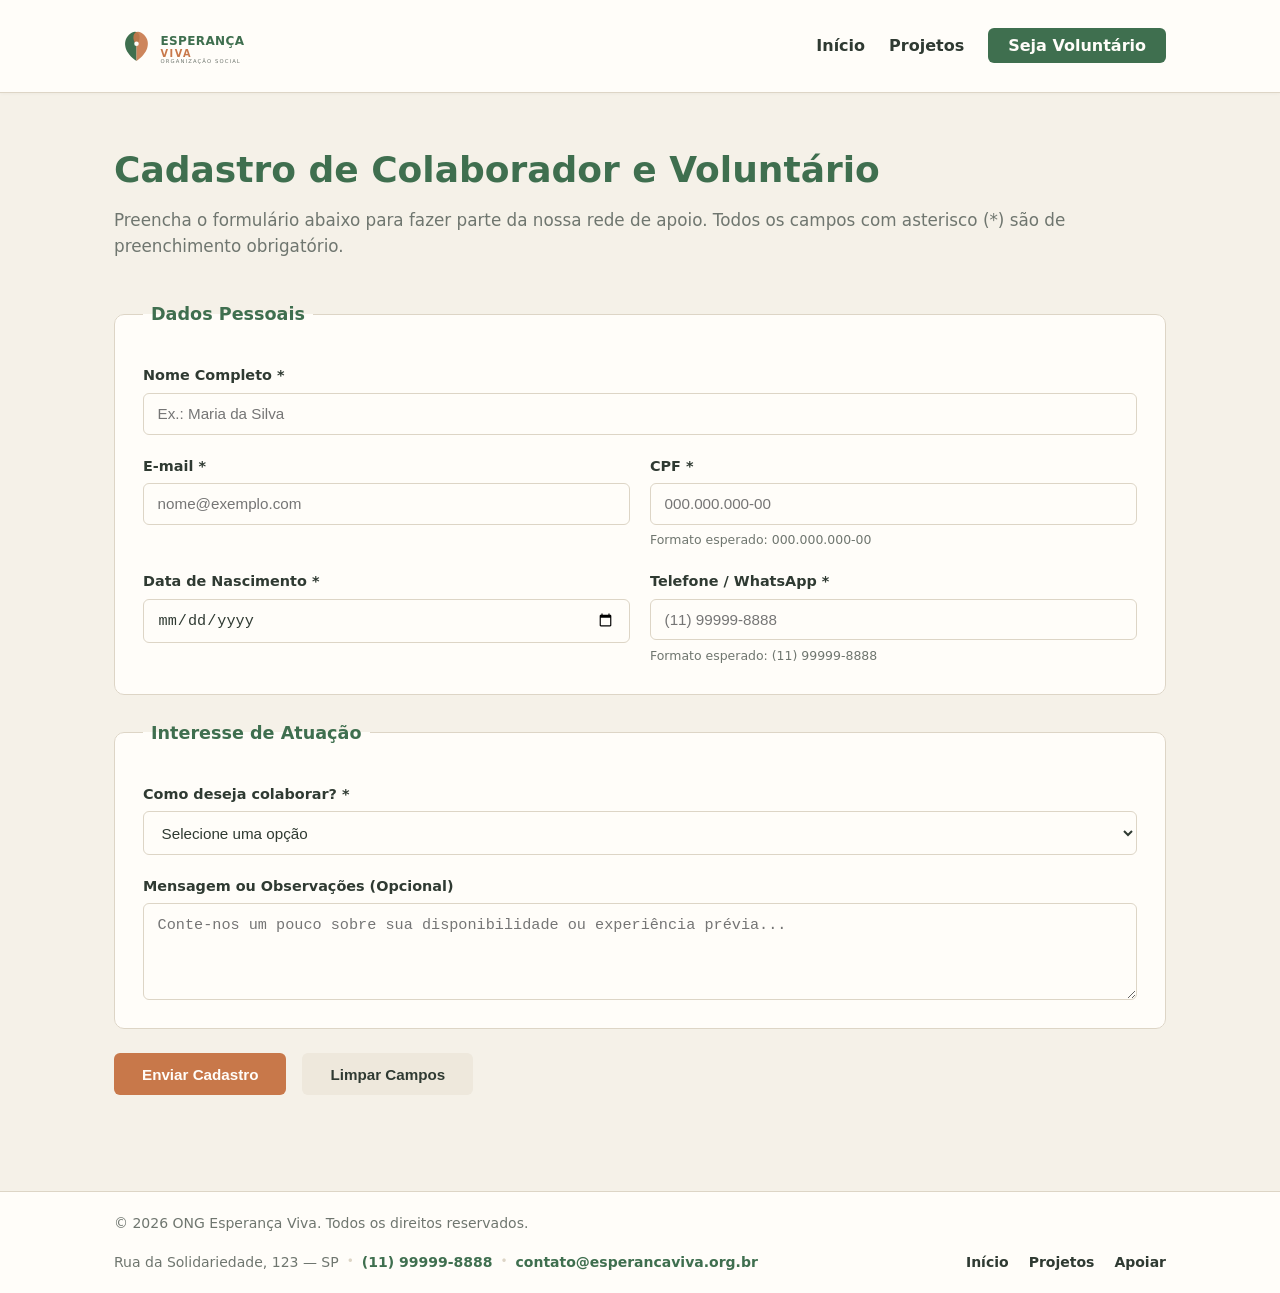
==== cadastro.html @ 97c02c80 "feat: finalização do site institucional da ONG Esperança Viva com validação W3C" ====
<!DOCTYPE html>
<html lang="pt-BR">
<head>
  <meta charset="UTF-8">
  <meta name="viewport" content="width=device-width, initial-scale=1.0">
  <meta name="description" content="Faça seu cadastro para ser voluntário ou apoiador da ONG Esperança Viva.">
  <title>Cadastro de Voluntário - ONG Esperança Viva</title>
  <!-- Favicon do Site -->
  <link rel="icon" type="image/svg+xml" href="assets/img/favicon.svg">
  <link rel="stylesheet" href="assets/css/style.css?v=5.0">
</head>
<body>

  <!-- Cabeçalho Institucional Alinhado -->
  <header class="header-site">
    <a href="#conteudo-principal" class="sr-only">Pular para o conteúdo principal</a>
    
    <div class="container header-container">
      <a href="index.html" class="logo-container">
        <img src="assets/img/logo.svg" alt="Logotipo da ONG Esperança Viva com duas mãos entrelaçadas formando um coração" width="180" height="60">
      </a>

      <!-- Navegação Principal -->
      <nav aria-label="Navegação Principal">
        <ul>
          <li><a href="index.html">Início</a></li>
          <li><a href="projetos.html">Projetos</a></li>
          <li><a href="cadastro.html" aria-current="page" class="btn-nav">Seja Voluntário</a></li>
        </ul>
      </nav>
    </div>
  </header>

  <!-- Conteúdo Principal Enquadrado no Container -->
  <main id="conteudo-principal" class="container" style="padding-top: 3rem; padding-bottom: 4rem;">
    
    <section aria-labelledby="titulo-cadastro">
      <h1 id="titulo-cadastro" style="font-size: 2.25rem; color: var(--primary-color); margin-bottom: 0.5rem;">Cadastro de Colaborador e Voluntário</h1>
      <p style="color: var(--text-muted); font-size: 1.05rem; margin-bottom: 2.5rem;">
        Preencha o formulário abaixo para fazer parte da nossa rede de apoio. Todos os campos com asterisco (*) são de preenchimento obrigatório.
      </p>

      <form action="#" method="post">
        
        <!-- Bloco 1: Dados Pessoais -->
        <fieldset>
          <legend>Dados Pessoais</legend>
          
          <div class="form-grid">
            <div class="campo-grupo col-12">
              <label for="nome">Nome Completo *</label>
              <input type="text" id="nome" name="nome" required minlength="3" placeholder="Ex.: Maria da Silva">
            </div>

            <div class="campo-grupo">
              <label for="email">E-mail *</label>
              <input type="email" id="email" name="email" required placeholder="nome@exemplo.com">
            </div>

            <div class="campo-grupo">
              <label for="cpf">CPF *</label>
              <input type="text" id="cpf" name="cpf" required pattern="\d{3}\.\d{3}\.\d{3}-\d{2}" placeholder="000.000.000-00">
              <small>Formato esperado: 000.000.000-00</small>
            </div>

            <div class="campo-grupo">
              <label for="data-nascimento">Data de Nascimento *</label>
              <input type="date" id="data-nascimento" name="data-nascimento" required>
            </div>

            <div class="campo-grupo">
              <label for="telefone">Telefone / WhatsApp *</label>
              <input type="tel" id="telefone" name="telefone" required pattern="\(\d{2}\) \d{4,5}-\d{4}" placeholder="(11) 99999-8888">
              <small>Formato esperado: (11) 99999-8888</small>
            </div>
          </div>
        </fieldset>

        <!-- Bloco 2: Área de Interesse -->
        <fieldset>
          <legend>Interesse de Atuação</legend>

          <div class="form-grid">
            <div class="campo-grupo col-12">
              <label for="area-atuacao">Como deseja colaborar? *</label>
              <select id="area-atuacao" name="area-atuacao" required>
                <option value="" disabled selected>Selecione uma opção</option>
                <option value="educacao">Voluntariado em Apoio Escolar e Leitura</option>
                <option value="alimentacao">Triagem e Arrecadação de Alimentos</option>
                <option value="capacitacao">Instrutor de Oficinas Profissionalizantes</option>
                <option value="doador">Doador de Insumos / Recursos Financeiros</option>
              </select>
            </div>

            <div class="campo-grupo col-12">
              <label for="mensagem">Mensagem ou Observações (Opcional)</label>
              <textarea id="mensagem" name="mensagem" rows="4" placeholder="Conte-nos um pouco sobre sua disponibilidade ou experiência prévia..."></textarea>
            </div>
          </div>
        </fieldset>

        <!-- Botões de Ação -->
        <div class="acoes-form">
          <button type="submit" class="btn btn-primario">Enviar Cadastro</button>
          <button type="reset" class="btn btn-secundario">Limpar Campos</button>
        </div>

      </form>
    </section>

  </main>

  <!-- Rodapé Minimalista com Informações de Contato em Linha -->
  <footer class="footer-site">
    <div class="container footer-compacto-container">
      
      <!-- Lado Esquerdo: Direitos Autorais -->
      <div class="footer-copy">
        <p>&copy; 2026 ONG Esperança Viva. Todos os direitos reservados.</p>
      </div>

      <!-- Lado Central: Contato Horizontal -->
      <address class="footer-contato-linha">
        <span>Rua da Solidariedade, 123 — SP</span>
        <span class="divisor">•</span>
        <a href="tel:+5511999998888">(11) 99999-8888</a>
        <span class="divisor">•</span>
        <a href="mailto:contato@esperancaviva.org.br">contato@esperancaviva.org.br</a>
      </address>

      <!-- Lado Direito: Navegação Rápida -->
      <nav class="footer-links-linha" aria-label="Links do rodapé">
        <ul>
          <li><a href="index.html">Início</a></li>
          <li><a href="projetos.html">Projetos</a></li>
          <li><a href="cadastro.html">Apoiar</a></li>
        </ul>
      </nav>

    </div>
  </footer>

</body>
</html>
---- assets/css/style.css ----
/* ==========================================================================
   1. RESET E VARIÁVEIS DE CORES
   ========================================================================== */
:root {
  --primary-color: #3f6f4f;       /* Verde institucional */
  --primary-hover: #31583e;       /* Verde escuro */
  --accent-color: #c8784a;        /* Terracota */
  --accent-hover: #a95f38;        /* Terracota escuro */
  --secondary-color: #eee8dc;     /* Bege claro */
  --text-main: #2f3a32;           /* Verde-grafite */
  --text-muted: #6f766f;          /* Cinza esverdeado */
  --bg-light: #f5f1e8;            /* Creme de Fundo */
  --white: #fffdf9;               /* Branco quente */
  --border-color: #ddd5c6;        /* Bege acinzentado */
  --focus-ring: #7da286;          /* Verde suave */
}

* {
  box-sizing: border-box;
  margin: 0;
  padding: 0;
}

body {
  font-family: system-ui, -apple-system, BlinkMacSystemFont, "Segoe UI", Roboto, sans-serif;
  line-height: 1.6;
  color: var(--text-main);
  background-color: var(--bg-light);
}

.sr-only {
  position: absolute;
  width: 1px;
  height: 1px;
  padding: 0;
  margin: -1px;
  overflow: hidden;
  clip: rect(0, 0, 0, 0);
  border: 0;
}

/* Container Global Padrão */
.container {
  max-width: 1100px;
  margin: 0 auto;
  padding: 0 1.5rem;
}

/* ==========================================================================
   2. CABEÇALHO E NAVEGAÇÃO
   ========================================================================== */
.header-site {
  background-color: var(--white);
  border-bottom: 1px solid var(--border-color);
  padding: 1rem 0;
  position: sticky;
  top: 0;
  z-index: 100;
  box-shadow: 0 1px 3px rgba(0, 0, 0, 0.03);
}

.header-container {
  display: flex;
  justify-content: space-between;
  align-items: center;
}

.logo-container img {
  display: block;
}

nav ul {
  display: flex;
  list-style: none;
  gap: 1.5rem;
  align-items: center;
}

nav a {
  text-decoration: none;
  color: var(--text-main);
  font-weight: 600;
  padding: 0.5rem 0;
  transition: color 0.2s;
}

nav a[aria-current="page"],
nav a:hover {
  color: var(--primary-color);
}

.btn-nav {
  background-color: var(--primary-color);
  color: var(--white) !important;
  padding: 0.5rem 1.25rem !important;
  border-radius: 6px;
  transition: background-color 0.2s !important;
}

.btn-nav:hover {
  background-color: var(--primary-hover) !important;
}

/* ==========================================================================
   3. ESTRUTURA DA LANDING PAGE (INDEX.HTML)
   ========================================================================== */

/* Hero Section */
.hero-section {
  padding: 4rem 0 3rem 0;
}

.hero-grid {
  display: grid;
  grid-template-columns: 1.1fr 0.9fr;
  gap: 3rem;
  align-items: center;
}

.tag-destaque {
  display: inline-block;
  font-size: 0.85rem;
  font-weight: 700;
  text-transform: uppercase;
  letter-spacing: 1px;
  color: var(--accent-color);
  margin-bottom: 0.75rem;
}

.hero-textos h1 {
  font-size: 2.5rem;
  line-height: 1.2;
  color: var(--primary-color);
  margin-bottom: 1.25rem;
}

.hero-descricao {
  font-size: 1.1rem;
  color: var(--text-muted);
  margin-bottom: 2rem;
}

.hero-cta {
  display: flex;
  align-items: center;
  gap: 1.5rem;
}

.btn-link {
  color: var(--primary-color);
  font-weight: 700;
  text-decoration: none;
}

.btn-link:hover {
  text-decoration: underline;
}

.hero-media img {
  width: 100%;
  height: auto;
  border-radius: 12px;
  box-shadow: 0 10px 25px -5px rgba(0, 0, 0, 0.1);
}

/* Métricas de Impacto */
.metricas-banner {
  background-color: var(--primary-color);
  color: var(--white);
  padding: 3rem 0;
}

.metricas-grid {
  display: grid;
  grid-template-columns: repeat(auto-fit, minmax(200px, 1fr));
  gap: 2rem;
  text-align: center;
}

.metrica-numero {
  display: block;
  font-size: 2.5rem;
  font-weight: 800;
  color: #f5f1e8; 
  line-height: 1.1;
}

.metrica-texto {
  font-size: 0.95rem;
  opacity: 0.9;
}

/* Pilares de Atuação */
.pilares-section {
  padding: 5rem 0;
}

.secao-cabecalho {
  margin-bottom: 2.5rem;
}

.secao-cabecalho.text-center {
  text-align: center;
}

.secao-subtitulo {
  font-size: 0.85rem;
  font-weight: 700;
  text-transform: uppercase;
  letter-spacing: 1px;
  color: var(--accent-color);
  display: block;
}

.secao-cabecalho h2 {
  font-size: 2rem;
  color: var(--primary-color);
}

.pilares-lista {
  display: flex;
  flex-direction: column;
  gap: 1.5rem;
}

.pilar-linha {
  display: flex;
  align-items: flex-start;
  gap: 2rem;
  padding: 1.75rem;
  background-color: var(--white);
  border-left: 4px solid var(--primary-color);
  border-radius: 0 8px 8px 0;
  border: 1px solid var(--border-color);
  border-left-width: 4px;
}

.pilar-numero {
  font-size: 1.75rem;
  font-weight: 800;
  color: var(--accent-color);
  line-height: 1;
}

.pilar-info h3 {
  font-size: 1.25rem;
  margin-bottom: 0.35rem;
}

/* ==========================================================================
   4. CARROSSEL AUTOMÁTICO DE DEPOIMENTOS (SEM MARCADORES/BULLETS)
   ========================================================================== */
.depoimento-section {
  background-color: var(--white);
  border-top: 1px solid var(--border-color);
  border-bottom: 1px solid var(--border-color);
  padding: 4.5rem 0;
}

.carrossel-auto-container {
  max-width: 850px;
  margin: 2rem auto 0 auto;
  overflow: hidden;
  border-radius: 12px;
}

.carrossel-auto-track {
  display: flex;
  width: 600%;
  margin: 0;
  padding: 0;
  list-style: none !important;
  animation: deslizarDepoimentos 22s infinite ease-in-out;
}

/* Pausa a transição ao passar o mouse por cima */
.carrossel-auto-container:hover .carrossel-auto-track {
  animation-play-state: paused;
}

.depoimento-card-auto {
  width: 16.666%;
  list-style: none !important;
  background-color: var(--bg-light);
  border: 1px solid var(--border-color);
  border-left: 5px solid var(--accent-color);
  border-radius: 8px;
  padding: 2.5rem;
  box-sizing: border-box;
  text-align: center;
}

.depoimento-card-auto blockquote p {
  font-size: 1.2rem;
  font-style: italic;
  color: var(--text-main);
  line-height: 1.6;
  margin-bottom: 1rem;
}

.depoimento-card-auto cite {
  display: block;
  font-size: 0.95rem;
  font-weight: 700;
  font-style: normal;
  color: var(--primary-color);
}

@keyframes deslizarDepoimentos {
  0%, 16% { transform: translateX(0%); }
  20%, 36% { transform: translateX(-16.666%); }
  40%, 56% { transform: translateX(-33.333%); }
  60%, 76% { transform: translateX(-50%); }
  80%, 96% { transform: translateX(-66.666%); }
  100% { transform: translateX(-83.333%); }
}

/* ==========================================================================
   5. SEÇÃO DE TRANSPARÊNCIA E RELATÓRIO DE IMPACTO (AJUSTADO E ENQUADRADO)
   ========================================================================== */
.transparencia-cta-section {
  background-color: var(--white);
  border: 1px solid var(--border-color);
  border-radius: 12px;
  margin-top: 3.5rem;
  padding: 2.5rem;
  box-shadow: 0 4px 6px -1px rgba(0, 0, 0, 0.03);
}

.transparencia-container {
  width: 100%;
}

.transparencia-grid {
  display: grid;
  grid-template-columns: 1.2fr 0.8fr;
  gap: 2.5rem;
  align-items: center;
}

.transparencia-texto {
  display: flex;
  flex-direction: column;
}

.transparencia-texto .secao-subtitulo {
  font-size: 0.85rem;
  font-weight: 700;
  text-transform: uppercase;
  letter-spacing: 1px;
  color: var(--accent-color);
  margin-bottom: 0.35rem;
  display: block;
}

.transparencia-texto h2 {
  font-size: 1.85rem;
  color: var(--primary-color);
  margin-bottom: 1rem;
  line-height: 1.25;
}

.transparencia-texto p {
  font-size: 1rem;
  color: var(--text-muted);
  margin-bottom: 1.75rem;
  line-height: 1.6;
}

.transparencia-botoes {
  display: flex;
  gap: 1rem;
  flex-wrap: wrap;
}

/* Cartão Interno de Destaques */
.transparencia-destaque-box {
  background-color: var(--bg-light);
  border: 1px solid var(--border-color);
  border-left: 4px solid var(--primary-color);
  padding: 1.75rem;
  border-radius: 8px;
  box-sizing: border-box;
}

.transparencia-destaque-box h3 {
  font-size: 1.15rem;
  color: var(--primary-color);
  margin-bottom: 1rem;
}

.transparencia-destaque-box ul {
  list-style: none !important;
  padding: 0 !important;
  margin: 0 !important;
  display: flex;
  flex-direction: column;
  gap: 0.85rem;
}

.transparencia-destaque-box li {
  font-size: 0.9rem;
  color: var(--text-main);
  line-height: 1.5;
}

/* ==========================================================================
   6. PÁGINA DE PROJETOS (PROJETOS.HTML)
   ========================================================================== */
.secao-projetos-page {
  padding: 3rem 1.5rem 4rem 1.5rem;
}

.projetos-intro {
  margin-bottom: 2.5rem;
}

.projetos-intro h1 {
  font-size: 2.25rem;
  color: var(--primary-color);
  margin-bottom: 0.75rem;
}

.projetos-intro p {
  font-size: 1.1rem;
  color: var(--text-muted);
  max-width: 850px;
}

.secao-titulo-interna {
  font-size: 1.5rem;
  color: var(--primary-color);
  margin-bottom: 1.5rem;
}

.projetos-grid {
  display: grid;
  grid-template-columns: repeat(auto-fit, minmax(320px, 1fr));
  gap: 2rem;
}

.card-projeto {
  background-color: var(--white);
  border: 1px solid var(--border-color);
  border-radius: 10px;
  padding: 1.75rem;
  display: flex;
  flex-direction: column;
  box-shadow: 0 4px 6px -1px rgba(0, 0, 0, 0.03);
}

.card-projeto h3 {
  font-size: 1.35rem;
  color: var(--primary-color);
  margin-bottom: 0.5rem;
}

.tag-publico {
  font-size: 0.9rem;
  color: var(--text-muted);
  margin-bottom: 1rem;
}

.projeto-media {
  margin-top: auto;
  padding-top: 1.25rem;
  text-align: center;
}

.projeto-media img {
  width: 100%;
  height: 220px;
  object-fit: cover;
  border-radius: 8px;
}

.projeto-media figcaption {
  font-size: 0.85rem;
  color: var(--text-muted);
  margin-top: 0.5rem;
}

/* ==========================================================================
   7. BOTÕES E FORMULÁRIO DE CADASTRO (CADASTRO.HTML)
   ========================================================================== */
.btn {
  padding: 0.8rem 1.75rem;
  border: none;
  border-radius: 6px;
  font-weight: bold;
  font-size: 0.95rem;
  cursor: pointer;
  transition: background-color 0.2s;
  text-decoration: none;
  display: inline-block;
}

.btn-primario {
  background-color: var(--accent-color);
  color: var(--white);
}

.btn-primario:hover {
  background-color: var(--accent-hover);
}

.btn-secundario {
  background-color: var(--secondary-color);
  color: var(--text-main);
}

.btn-secundario:hover {
  background-color: #e3dccd;
}

fieldset {
  border: 1px solid var(--border-color);
  border-radius: 10px;
  padding: 1.75rem;
  margin-bottom: 1.5rem;
  background-color: var(--white);
}

legend {
  font-weight: 700;
  color: var(--primary-color);
  padding: 0 0.5rem;
  font-size: 1.1rem;
}

.form-grid {
  display: flex;
  flex-wrap: wrap;
  gap: 1.25rem;
  margin-top: 0.5rem;
}

.campo-grupo {
  display: flex;
  flex-direction: column;
  gap: 0.35rem;
  flex: 1 1 calc(50% - 1.25rem);
  min-width: 250px;
}

.campo-grupo.col-12 {
  flex: 1 1 100%;
}

label {
  font-weight: 600;
  font-size: 0.9rem;
  color: var(--text-main);
}

input, select, textarea {
  width: 100%;
  padding: 0.7rem 0.85rem;
  border: 1.5px solid var(--border-color);
  border-radius: 6px;
  font-size: 0.95rem;
  color: var(--text-main);
  background-color: var(--white);
  outline: none;
  transition: border-color 0.2s, box-shadow 0.2s;
}

input:focus, select:focus, textarea:focus {
  border-color: var(--primary-color);
  box-shadow: 0 0 0 3px rgba(63, 111, 79, 0.2);
}

small {
  color: var(--text-muted);
  font-size: 0.78rem;
}

.acoes-form {
  display: flex;
  gap: 1rem;
  margin-top: 1rem;
}

/* ==========================================================================
   8. RODAPÉ MINIMALISTA E COMPACTO
   ========================================================================== */
.footer-site {
  background-color: var(--white);
  border-top: 1px solid var(--border-color);
  padding: 1.25rem 0;
  margin-top: 2rem;
}

.footer-compacto-container {
  display: flex;
  justify-content: space-between;
  align-items: center;
  flex-wrap: wrap;
  gap: 1rem;
  font-size: 0.875rem;
  color: var(--text-muted);
}

.footer-copy p {
  margin: 0;
  color: var(--text-muted);
}

.footer-contato-linha {
  font-style: normal;
  display: flex;
  align-items: center;
  gap: 0.5rem;
  flex-wrap: wrap;
}

.footer-contato-linha a {
  color: var(--primary-color);
  text-decoration: none;
  font-weight: 600;
}

.footer-contato-linha a:hover {
  text-decoration: underline;
}

.footer-contato-linha .divisor {
  color: var(--border-color);
  font-size: 0.75rem;
}

.footer-links-linha ul {
  display: flex;
  list-style: none;
  gap: 1.25rem;
  margin: 0;
  padding: 0;
}

.footer-links-linha a {
  color: var(--text-main);
  text-decoration: none;
  font-weight: 600;
  transition: color 0.2s;
}

.footer-links-linha a:hover {
  color: var(--primary-color);
}

/* ==========================================================================
   9. RESPONSIVIDADE (MOBILE & TABLETS)
   ========================================================================== */
@media (max-width: 850px) {
  .hero-grid,
  .transparencia-grid {
    grid-template-columns: 1fr;
    gap: 2rem;
  }

  .transparencia-cta-section {
    padding: 1.5rem;
  }
  
  .hero-botoes, .hero-cta, .transparencia-botoes {
    justify-content: center;
  }

  .header-container {
    flex-direction: column;
    gap: 1rem;
  }

  .pilar-linha {
    flex-direction: column;
    gap: 0.5rem;
  }

  .footer-compacto-container {
    flex-direction: column;
    text-align: center;
    justify-content: center;
    gap: 0.75rem;
  }

  .footer-contato-linha {
    justify-content: center;
  }

  .campo-grupo {
    flex: 1 1 100%;
  }
}
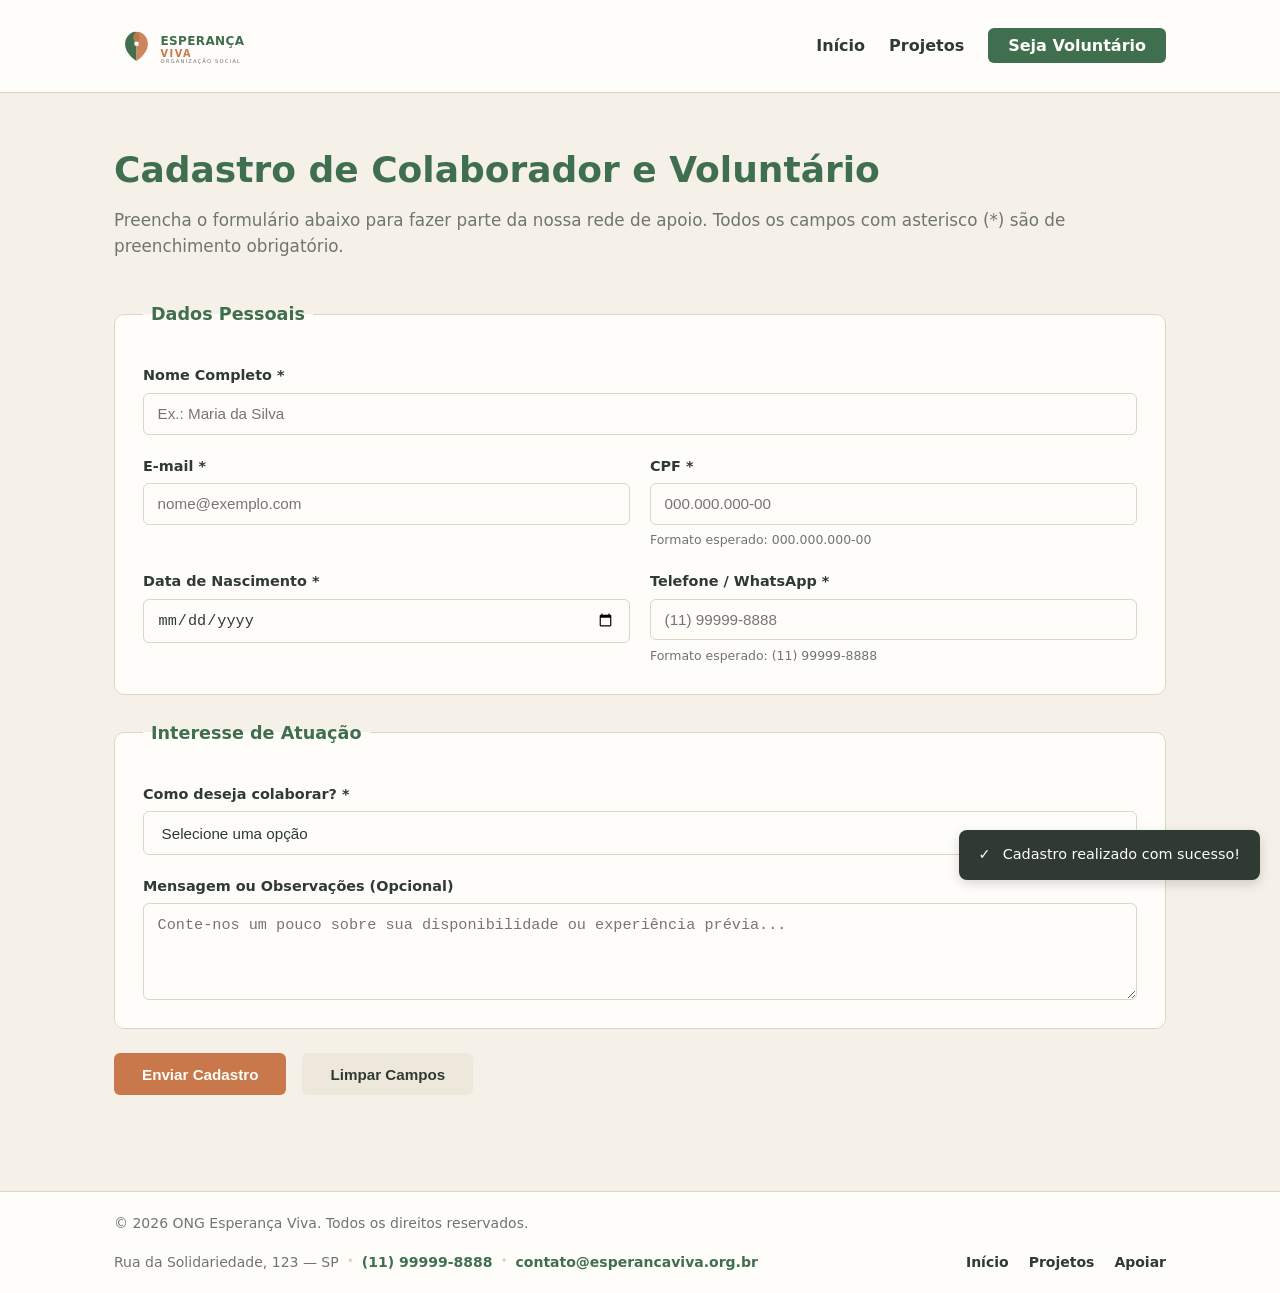
==== commit 1d1c41e4: "fix: ajustes de toasts e alertas" ====
--- a/cadastro.html
+++ b/cadastro.html
@@ -140,5 +140,10 @@
     </div>
   </footer>
 
+  <!-- Componente Toast de Feedback -->
+  <div class="toast-notificacao" role="status" aria-live="polite">
+    <span>✓</span> Cadastro realizado com sucesso!
+  </div>
+
 </body>
 </html>
--- a/assets/css/style.css
+++ b/assets/css/style.css
@@ -104,8 +104,6 @@
 /* ==========================================================================
    3. ESTRUTURA DA LANDING PAGE (INDEX.HTML)
    ========================================================================== */
-
-/* Hero Section */
 .hero-section {
   padding: 4rem 0 3rem 0;
 }
@@ -229,10 +227,9 @@
   gap: 2rem;
   padding: 1.75rem;
   background-color: var(--white);
-  border-left: 4px solid var(--primary-color);
   border-radius: 0 8px 8px 0;
   border: 1px solid var(--border-color);
-  border-left-width: 4px;
+  border-left: 4px solid var(--primary-color);
 }
 
 .pilar-numero {
@@ -248,7 +245,7 @@
 }
 
 /* ==========================================================================
-   4. CARROSSEL AUTOMÁTICO DE DEPOIMENTOS (SEM MARCADORES/BULLETS)
+   4. CARROSSEL AUTOMÁTICO DE DEPOIMENTOS
    ========================================================================== */
 .depoimento-section {
   background-color: var(--white);
@@ -273,7 +270,6 @@
   animation: deslizarDepoimentos 22s infinite ease-in-out;
 }
 
-/* Pausa a transição ao passar o mouse por cima */
 .carrossel-auto-container:hover .carrossel-auto-track {
   animation-play-state: paused;
 }
@@ -316,7 +312,7 @@
 }
 
 /* ==========================================================================
-   5. SEÇÃO DE TRANSPARÊNCIA E RELATÓRIO DE IMPACTO (AJUSTADO E ENQUADRADO)
+   5. SEÇÃO DE TRANSPARÊNCIA E RELATÓRIO DE IMPACTO
    ========================================================================== */
 .transparencia-cta-section {
   background-color: var(--white);
@@ -373,7 +369,6 @@
   flex-wrap: wrap;
 }
 
-/* Cartão Interno de Destaques */
 .transparencia-destaque-box {
   background-color: var(--bg-light);
   border: 1px solid var(--border-color);
@@ -690,4 +685,48 @@
   .campo-grupo {
     flex: 1 1 100%;
   }
+}
+
+/* ==========================================================================
+   COMPONENTE: TOAST / NOTIFICAÇÃO FLUTUANTE
+   ========================================================================== */
+.toast-notificacao {
+  position: fixed;
+  bottom: 20px;
+  right: 20px;
+  background-color: var(--text-main);
+  color: var(--white);
+  padding: 0.85rem 1.25rem;
+  border-radius: 8px;
+  box-shadow: 0 4px 12px rgba(0, 0, 0, 0.15);
+  font-size: 0.9rem;
+  z-index: 9999;
+  display: flex;
+  align-items: center;
+  gap: 0.75rem;
+}
+
+
+/* ==========================================================================
+   COMPONENTE: BADGES DE STATUS (PÁGINA DE PROJETOS)
+   ========================================================================== */
+.badge-status {
+  display: inline-block;
+  padding: 0.25rem 0.75rem;
+  font-size: 0.75rem;
+  font-weight: 700;
+  text-transform: uppercase;
+  border-radius: 50px;
+  margin-bottom: 0.75rem;
+  letter-spacing: 0.5px;
+}
+
+.badge-ativo {
+  background-color: rgba(63, 111, 79, 0.15);
+  color: var(--primary-color);
+}
+
+.badge-pausado {
+  background-color: rgba(200, 120, 74, 0.15);
+  color: var(--accent-color);
 }
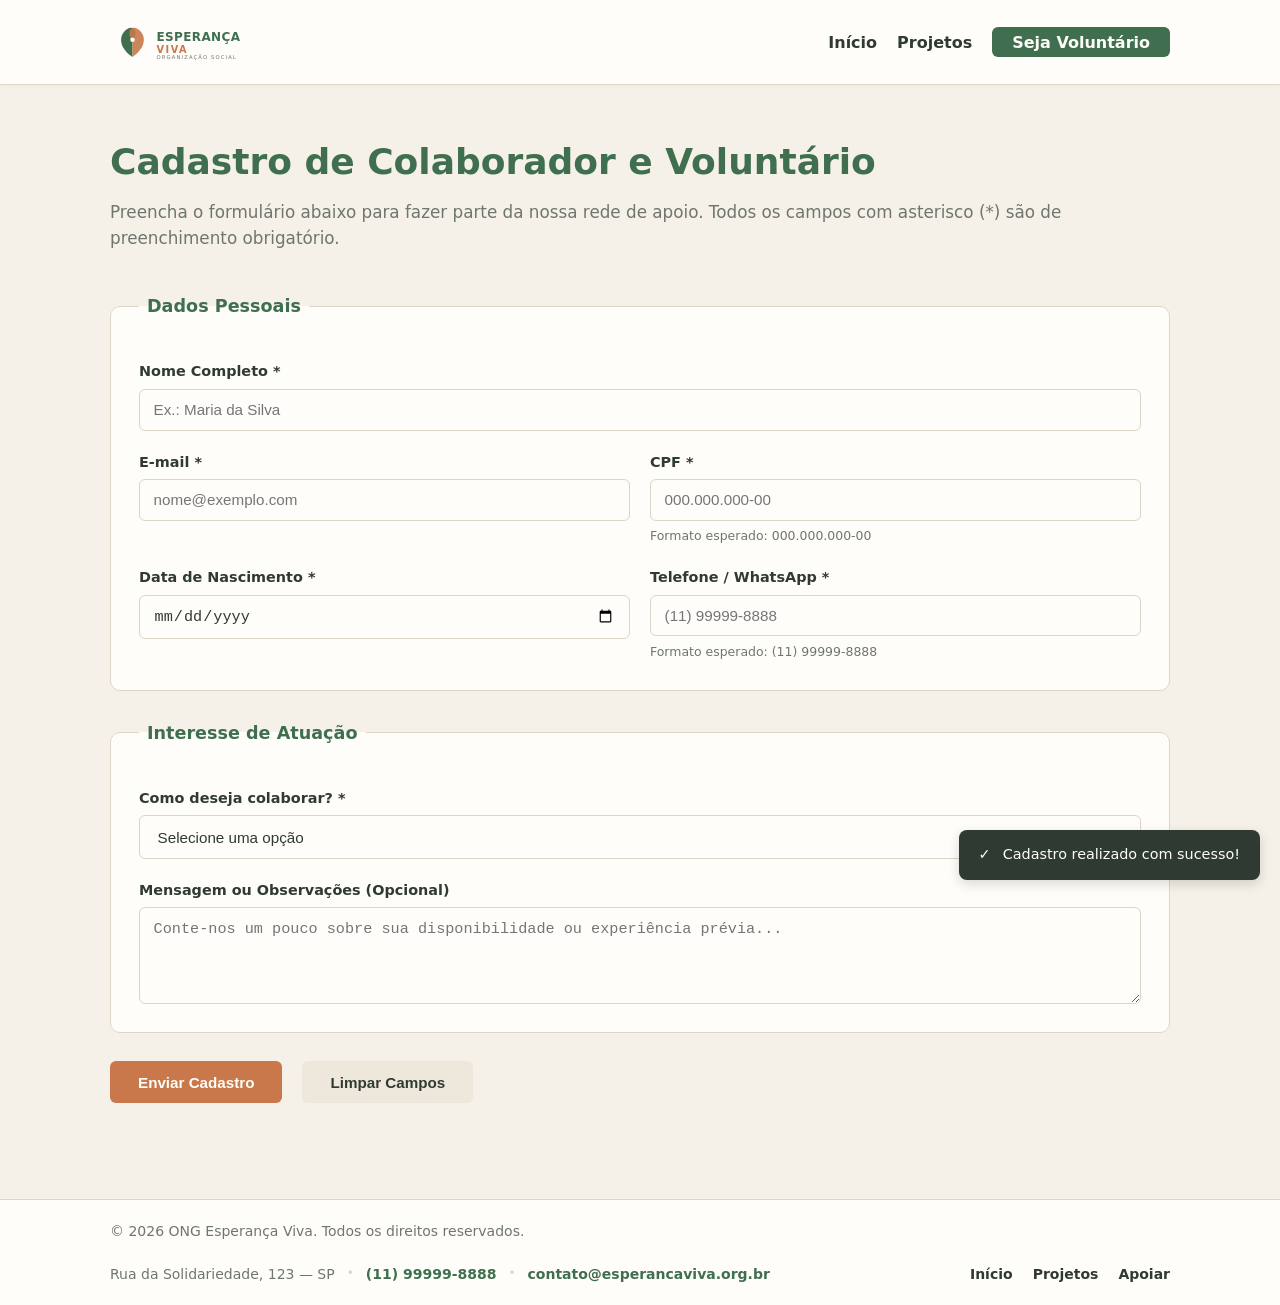
==== commit e15f2e40: "feat: refatora design tokens, padroniza feedback e implementa menu responsivo - Adiciona tokens de e" ====
--- a/cadastro.html
+++ b/cadastro.html
@@ -7,11 +7,11 @@
   <title>Cadastro de Voluntário - ONG Esperança Viva</title>
   <!-- Favicon do Site -->
   <link rel="icon" type="image/svg+xml" href="assets/img/favicon.svg">
-  <link rel="stylesheet" href="assets/css/style.css?v=5.0">
+  <link rel="stylesheet" href="assets/css/style.css?v=6.0">
 </head>
 <body>
 
-  <!-- Cabeçalho Institucional Alinhado -->
+  <!-- Cabeçalho Institucional com Menu Inline (Desktop) e Hambúrguer (Mobile) -->
   <header class="header-site">
     <a href="#conteudo-principal" class="sr-only">Pular para o conteúdo principal</a>
     
@@ -20,9 +20,15 @@
         <img src="assets/img/logo.svg" alt="Logotipo da ONG Esperança Viva com duas mãos entrelaçadas formando um coração" width="180" height="60">
       </a>
 
+      <!-- Checkbox oculto para gerir o estado Aberto/Fechado via CSS -->
+      <input type="checkbox" id="menu-toggle-cadastro" class="menu-toggle-checkbox" aria-label="Abrir menu de navegação">
+      <label for="menu-toggle-cadastro" class="menu-toggle-label" tabindex="0">
+        <span class="hamburger-icon" aria-hidden="true"></span>
+      </label>
+
       <!-- Navegação Principal -->
       <nav aria-label="Navegação Principal">
-        <ul>
+        <ul class="nav-menu">
           <li><a href="index.html">Início</a></li>
           <li><a href="projetos.html">Projetos</a></li>
           <li><a href="cadastro.html" aria-current="page" class="btn-nav">Seja Voluntário</a></li>
@@ -140,7 +146,7 @@
     </div>
   </footer>
 
-  <!-- Componente Toast de Feedback -->
+  <!-- Componente Toast de Feedback Padronizado -->
   <div class="toast-notificacao" role="status" aria-live="polite">
     <span>✓</span> Cadastro realizado com sucesso!
   </div>
--- a/assets/css/style.css
+++ b/assets/css/style.css
@@ -1,7 +1,8 @@
 /* ==========================================================================
-   1. RESET E VARIÁVEIS DE CORES
+   1. RESET E VARIÁVEIS DE CORES E ESPAÇAMENTOS (DESIGN TOKENS)
    ========================================================================== */
 :root {
+  /* Cores Institucionais */
   --primary-color: #3f6f4f;       /* Verde institucional */
   --primary-hover: #31583e;       /* Verde escuro */
   --accent-color: #c8784a;        /* Terracota */
@@ -13,6 +14,13 @@
   --white: #fffdf9;               /* Branco quente */
   --border-color: #ddd5c6;        /* Bege acinzentado */
   --focus-ring: #7da286;          /* Verde suave */
+
+  /* Tokens de Espaçamento Padronizados */
+  --space-1: 0.35rem;
+  --space-2: 0.75rem;
+  --space-3: 1.25rem;
+  --space-4: 1.75rem;
+  --space-5: 2.5rem;
 }
 
 * {
@@ -43,16 +51,20 @@
 .container {
   max-width: 1100px;
   margin: 0 auto;
-  padding: 0 1.5rem;
+  padding: 0 var(--space-3);
 }
 
 /* ==========================================================================
-   2. CABEÇALHO E NAVEGAÇÃO
+   2. CABEÇALHO E NAVEGAÇÃO — DESKTOP (INLINE) & MOBILE (HAMBÚRGUER)
+   Estratégia Responsiva e Estados Interativos:
+   - Desktop: Menu horizontal inline, com indicadores de estado ativo e transições suaves.
+   - Mobile: Menu hambúrguer interativo controlado por input[type="checkbox"] oculto,
+     gerindo os estados de abertura/fechamento e foco por teclado de forma semântica.
    ========================================================================== */
 .header-site {
   background-color: var(--white);
   border-bottom: 1px solid var(--border-color);
-  padding: 1rem 0;
+  padding: var(--space-2) 0;
   position: sticky;
   top: 0;
   z-index: 100;
@@ -69,36 +81,53 @@
   display: block;
 }
 
-nav ul {
+/* Navegação Padrão (Desktop) */
+.nav-menu {
   display: flex;
   list-style: none;
-  gap: 1.5rem;
+  gap: var(--space-3);
   align-items: center;
 }
 
-nav a {
+.nav-menu a {
   text-decoration: none;
   color: var(--text-main);
   font-weight: 600;
-  padding: 0.5rem 0;
-  transition: color 0.2s;
-}
-
-nav a[aria-current="page"],
-nav a:hover {
-  color: var(--primary-color);
+  padding: var(--space-1) 0;
+  transition: color 0.2s, background-color 0.2s;
+  outline: none;
+}
+
+/* Estados Interativos: Hover e Foco por Teclado */
+.nav-menu a:hover,
+.nav-menu a:focus {
+  color: var(--primary-color);
+}
+
+/* Estado Ativo (Página Atual - WAI-ARIA) */
+.nav-menu a[aria-current="page"] {
+  color: var(--primary-color);
+  font-weight: 700;
 }
 
 .btn-nav {
   background-color: var(--primary-color);
   color: var(--white) !important;
-  padding: 0.5rem 1.25rem !important;
+  padding: var(--space-1) 1.25rem !important;
   border-radius: 6px;
   transition: background-color 0.2s !important;
 }
 
-.btn-nav:hover {
+.btn-nav:hover,
+.btn-nav:focus {
   background-color: var(--primary-hover) !important;
+  box-shadow: 0 0 0 3px var(--focus-ring);
+}
+
+/* Controlo do Menu Hambúrguer (Oculto em Desktop) */
+.menu-toggle-checkbox,
+.menu-toggle-label {
+  display: none;
 }
 
 /* ==========================================================================
@@ -122,26 +151,27 @@
   text-transform: uppercase;
   letter-spacing: 1px;
   color: var(--accent-color);
-  margin-bottom: 0.75rem;
+  margin-bottom: var(--space-2);
 }
 
 .hero-textos h1 {
   font-size: 2.5rem;
   line-height: 1.2;
   color: var(--primary-color);
-  margin-bottom: 1.25rem;
+  margin-bottom: var(--space-3);
 }
 
 .hero-descricao {
   font-size: 1.1rem;
   color: var(--text-muted);
-  margin-bottom: 2rem;
+  margin-bottom: var(--space-5);
 }
 
 .hero-cta {
   display: flex;
   align-items: center;
-  gap: 1.5rem;
+  gap: var(--space-3);
+  flex-wrap: wrap;
 }
 
 .btn-link {
@@ -165,13 +195,13 @@
 .metricas-banner {
   background-color: var(--primary-color);
   color: var(--white);
-  padding: 3rem 0;
+  padding: var(--space-5) 0;
 }
 
 .metricas-grid {
   display: grid;
   grid-template-columns: repeat(auto-fit, minmax(200px, 1fr));
-  gap: 2rem;
+  gap: var(--space-4);
   text-align: center;
 }
 
@@ -194,7 +224,7 @@
 }
 
 .secao-cabecalho {
-  margin-bottom: 2.5rem;
+  margin-bottom: var(--space-5);
 }
 
 .secao-cabecalho.text-center {
@@ -218,14 +248,14 @@
 .pilares-lista {
   display: flex;
   flex-direction: column;
-  gap: 1.5rem;
+  gap: var(--space-3);
 }
 
 .pilar-linha {
   display: flex;
   align-items: flex-start;
-  gap: 2rem;
-  padding: 1.75rem;
+  gap: var(--space-4);
+  padding: var(--space-4);
   background-color: var(--white);
   border-radius: 0 8px 8px 0;
   border: 1px solid var(--border-color);
@@ -241,7 +271,7 @@
 
 .pilar-info h3 {
   font-size: 1.25rem;
-  margin-bottom: 0.35rem;
+  margin-bottom: var(--space-1);
 }
 
 /* ==========================================================================
@@ -256,7 +286,7 @@
 
 .carrossel-auto-container {
   max-width: 850px;
-  margin: 2rem auto 0 auto;
+  margin: var(--space-5) auto 0 auto;
   overflow: hidden;
   border-radius: 12px;
 }
@@ -281,7 +311,7 @@
   border: 1px solid var(--border-color);
   border-left: 5px solid var(--accent-color);
   border-radius: 8px;
-  padding: 2.5rem;
+  padding: var(--space-5);
   box-sizing: border-box;
   text-align: center;
 }
@@ -291,7 +321,7 @@
   font-style: italic;
   color: var(--text-main);
   line-height: 1.6;
-  margin-bottom: 1rem;
+  margin-bottom: var(--space-3);
 }
 
 .depoimento-card-auto cite {
@@ -319,7 +349,7 @@
   border: 1px solid var(--border-color);
   border-radius: 12px;
   margin-top: 3.5rem;
-  padding: 2.5rem;
+  padding: var(--space-5);
   box-shadow: 0 4px 6px -1px rgba(0, 0, 0, 0.03);
 }
 
@@ -330,7 +360,7 @@
 .transparencia-grid {
   display: grid;
   grid-template-columns: 1.2fr 0.8fr;
-  gap: 2.5rem;
+  gap: var(--space-5);
   align-items: center;
 }
 
@@ -345,27 +375,27 @@
   text-transform: uppercase;
   letter-spacing: 1px;
   color: var(--accent-color);
-  margin-bottom: 0.35rem;
+  margin-bottom: var(--space-1);
   display: block;
 }
 
 .transparencia-texto h2 {
   font-size: 1.85rem;
   color: var(--primary-color);
-  margin-bottom: 1rem;
+  margin-bottom: var(--space-3);
   line-height: 1.25;
 }
 
 .transparencia-texto p {
   font-size: 1rem;
   color: var(--text-muted);
-  margin-bottom: 1.75rem;
+  margin-bottom: var(--space-4);
   line-height: 1.6;
 }
 
 .transparencia-botoes {
   display: flex;
-  gap: 1rem;
+  gap: var(--space-3);
   flex-wrap: wrap;
 }
 
@@ -373,7 +403,7 @@
   background-color: var(--bg-light);
   border: 1px solid var(--border-color);
   border-left: 4px solid var(--primary-color);
-  padding: 1.75rem;
+  padding: var(--space-4);
   border-radius: 8px;
   box-sizing: border-box;
 }
@@ -381,7 +411,7 @@
 .transparencia-destaque-box h3 {
   font-size: 1.15rem;
   color: var(--primary-color);
-  margin-bottom: 1rem;
+  margin-bottom: var(--space-3);
 }
 
 .transparencia-destaque-box ul {
@@ -390,7 +420,7 @@
   margin: 0 !important;
   display: flex;
   flex-direction: column;
-  gap: 0.85rem;
+  gap: var(--space-2);
 }
 
 .transparencia-destaque-box li {
@@ -400,20 +430,20 @@
 }
 
 /* ==========================================================================
-   6. PÁGINA DE PROJETOS (PROJETOS.HTML)
+   6. PÁGINA DE PROJETOS E FAMÍLIA DE FEEDBACK (BADGES)
    ========================================================================== */
 .secao-projetos-page {
-  padding: 3rem 1.5rem 4rem 1.5rem;
+  padding: 3rem var(--space-3) 4rem var(--space-3);
 }
 
 .projetos-intro {
-  margin-bottom: 2.5rem;
+  margin-bottom: var(--space-5);
 }
 
 .projetos-intro h1 {
   font-size: 2.25rem;
   color: var(--primary-color);
-  margin-bottom: 0.75rem;
+  margin-bottom: var(--space-2);
 }
 
 .projetos-intro p {
@@ -425,20 +455,20 @@
 .secao-titulo-interna {
   font-size: 1.5rem;
   color: var(--primary-color);
-  margin-bottom: 1.5rem;
+  margin-bottom: var(--space-4);
 }
 
 .projetos-grid {
   display: grid;
   grid-template-columns: repeat(auto-fit, minmax(320px, 1fr));
-  gap: 2rem;
+  gap: var(--space-4);
 }
 
 .card-projeto {
   background-color: var(--white);
   border: 1px solid var(--border-color);
   border-radius: 10px;
-  padding: 1.75rem;
+  padding: var(--space-4);
   display: flex;
   flex-direction: column;
   box-shadow: 0 4px 6px -1px rgba(0, 0, 0, 0.03);
@@ -447,18 +477,18 @@
 .card-projeto h3 {
   font-size: 1.35rem;
   color: var(--primary-color);
-  margin-bottom: 0.5rem;
+  margin-bottom: var(--space-1);
 }
 
 .tag-publico {
   font-size: 0.9rem;
   color: var(--text-muted);
-  margin-bottom: 1rem;
+  margin-bottom: var(--space-3);
 }
 
 .projeto-media {
   margin-top: auto;
-  padding-top: 1.25rem;
+  padding-top: var(--space-3);
   text-align: center;
 }
 
@@ -472,11 +502,33 @@
 .projeto-media figcaption {
   font-size: 0.85rem;
   color: var(--text-muted);
-  margin-top: 0.5rem;
+  margin-top: var(--space-1);
+}
+
+/* Família de Feedbacks: Badges padronizadas */
+.badge-status {
+  display: inline-block;
+  padding: 0.25rem 0.75rem;
+  font-size: 0.75rem;
+  font-weight: 700;
+  text-transform: uppercase;
+  border-radius: 50px;
+  margin-bottom: var(--space-2);
+  letter-spacing: 0.5px;
+}
+
+.badge-ativo {
+  background-color: rgba(63, 111, 79, 0.15);
+  color: var(--primary-color);
+}
+
+.badge-pausado {
+  background-color: rgba(200, 120, 74, 0.15);
+  color: var(--accent-color);
 }
 
 /* ==========================================================================
-   7. BOTÕES E FORMULÁRIO DE CADASTRO (CADASTRO.HTML)
+   7. BOTÕES E FORMULÁRIO DE CADASTRO
    ========================================================================== */
 .btn {
   padding: 0.8rem 1.75rem;
@@ -495,8 +547,10 @@
   color: var(--white);
 }
 
-.btn-primario:hover {
+.btn-primario:hover,
+.btn-primario:focus {
   background-color: var(--accent-hover);
+  box-shadow: 0 0 0 3px rgba(200, 120, 74, 0.3);
 }
 
 .btn-secundario {
@@ -504,15 +558,17 @@
   color: var(--text-main);
 }
 
-.btn-secundario:hover {
+.btn-secundario:hover,
+.btn-secundario:focus {
   background-color: #e3dccd;
+  box-shadow: 0 0 0 3px rgba(238, 232, 220, 0.5);
 }
 
 fieldset {
   border: 1px solid var(--border-color);
   border-radius: 10px;
-  padding: 1.75rem;
-  margin-bottom: 1.5rem;
+  padding: var(--space-4);
+  margin-bottom: var(--space-4);
   background-color: var(--white);
 }
 
@@ -526,15 +582,15 @@
 .form-grid {
   display: flex;
   flex-wrap: wrap;
-  gap: 1.25rem;
-  margin-top: 0.5rem;
+  gap: var(--space-3);
+  margin-top: var(--space-2);
 }
 
 .campo-grupo {
   display: flex;
   flex-direction: column;
-  gap: 0.35rem;
-  flex: 1 1 calc(50% - 1.25rem);
+  gap: var(--space-1);
+  flex: 1 1 calc(50% - var(--space-3));
   min-width: 250px;
 }
 
@@ -572,124 +628,12 @@
 
 .acoes-form {
   display: flex;
-  gap: 1rem;
-  margin-top: 1rem;
-}
-
-/* ==========================================================================
-   8. RODAPÉ MINIMALISTA E COMPACTO
-   ========================================================================== */
-.footer-site {
-  background-color: var(--white);
-  border-top: 1px solid var(--border-color);
-  padding: 1.25rem 0;
-  margin-top: 2rem;
-}
-
-.footer-compacto-container {
-  display: flex;
-  justify-content: space-between;
-  align-items: center;
+  gap: var(--space-3);
+  margin-top: var(--space-3);
   flex-wrap: wrap;
-  gap: 1rem;
-  font-size: 0.875rem;
-  color: var(--text-muted);
-}
-
-.footer-copy p {
-  margin: 0;
-  color: var(--text-muted);
-}
-
-.footer-contato-linha {
-  font-style: normal;
-  display: flex;
-  align-items: center;
-  gap: 0.5rem;
-  flex-wrap: wrap;
-}
-
-.footer-contato-linha a {
-  color: var(--primary-color);
-  text-decoration: none;
-  font-weight: 600;
-}
-
-.footer-contato-linha a:hover {
-  text-decoration: underline;
-}
-
-.footer-contato-linha .divisor {
-  color: var(--border-color);
-  font-size: 0.75rem;
-}
-
-.footer-links-linha ul {
-  display: flex;
-  list-style: none;
-  gap: 1.25rem;
-  margin: 0;
-  padding: 0;
-}
-
-.footer-links-linha a {
-  color: var(--text-main);
-  text-decoration: none;
-  font-weight: 600;
-  transition: color 0.2s;
-}
-
-.footer-links-linha a:hover {
-  color: var(--primary-color);
-}
-
-/* ==========================================================================
-   9. RESPONSIVIDADE (MOBILE & TABLETS)
-   ========================================================================== */
-@media (max-width: 850px) {
-  .hero-grid,
-  .transparencia-grid {
-    grid-template-columns: 1fr;
-    gap: 2rem;
-  }
-
-  .transparencia-cta-section {
-    padding: 1.5rem;
-  }
-  
-  .hero-botoes, .hero-cta, .transparencia-botoes {
-    justify-content: center;
-  }
-
-  .header-container {
-    flex-direction: column;
-    gap: 1rem;
-  }
-
-  .pilar-linha {
-    flex-direction: column;
-    gap: 0.5rem;
-  }
-
-  .footer-compacto-container {
-    flex-direction: column;
-    text-align: center;
-    justify-content: center;
-    gap: 0.75rem;
-  }
-
-  .footer-contato-linha {
-    justify-content: center;
-  }
-
-  .campo-grupo {
-    flex: 1 1 100%;
-  }
-}
-
-/* ==========================================================================
-   COMPONENTE: TOAST / NOTIFICAÇÃO FLUTUANTE
-   ========================================================================== */
+}
+
+/* Família de Feedbacks: Toast / Notificação Flutuante Padronizada */
 .toast-notificacao {
   position: fixed;
   bottom: 20px;
@@ -706,27 +650,199 @@
   gap: 0.75rem;
 }
 
-
 /* ==========================================================================
-   COMPONENTE: BADGES DE STATUS (PÁGINA DE PROJETOS)
+   8. RODAPÉ MINIMALISTA E COMPACTO
    ========================================================================== */
-.badge-status {
-  display: inline-block;
-  padding: 0.25rem 0.75rem;
+.footer-site {
+  background-color: var(--white);
+  border-top: 1px solid var(--border-color);
+  padding: 1.25rem 0;
+  margin-top: 2rem;
+}
+
+.footer-compacto-container {
+  display: flex;
+  justify-content: space-between;
+  align-items: center;
+  flex-wrap: wrap;
+  gap: var(--space-3);
+  font-size: 0.875rem;
+  color: var(--text-muted);
+}
+
+.footer-copy p {
+  margin: 0;
+  color: var(--text-muted);
+}
+
+.footer-contato-linha {
+  font-style: normal;
+  display: flex;
+  align-items: center;
+  gap: var(--space-2);
+  flex-wrap: wrap;
+}
+
+.footer-contato-linha a {
+  color: var(--primary-color);
+  text-decoration: none;
+  font-weight: 600;
+}
+
+.footer-contato-linha a:hover {
+  text-decoration: underline;
+}
+
+.footer-contato-linha .divisor {
+  color: var(--border-color);
   font-size: 0.75rem;
-  font-weight: 700;
-  text-transform: uppercase;
-  border-radius: 50px;
-  margin-bottom: 0.75rem;
-  letter-spacing: 0.5px;
-}
-
-.badge-ativo {
-  background-color: rgba(63, 111, 79, 0.15);
-  color: var(--primary-color);
-}
-
-.badge-pausado {
-  background-color: rgba(200, 120, 74, 0.15);
-  color: var(--accent-color);
+}
+
+.footer-links-linha ul {
+  display: flex;
+  list-style: none;
+  gap: var(--space-3);
+  margin: 0;
+  padding: 0;
+}
+
+.footer-links-linha a {
+  color: var(--text-main);
+  text-decoration: none;
+  font-weight: 600;
+  transition: color 0.2s;
+}
+
+.footer-links-linha a:hover {
+  color: var(--primary-color);
+}
+
+/* ==========================================================================
+   9. RESPONSIVIDADE E COMPORTAMENTO MOBILE DO MENU HAMBÚRGUER (max-width: 850px)
+   ========================================================================== */
+@media (max-width: 850px) {
+  .hero-grid,
+  .transparencia-grid {
+    grid-template-columns: 1fr;
+    gap: var(--space-4);
+  }
+
+  .transparencia-cta-section {
+    padding: var(--space-3);
+  }
+  
+  .hero-botoes, .hero-cta, .transparencia-botoes {
+    justify-content: center;
+  }
+
+  /* Exibir o botão hambúrguer no mobile */
+  .menu-toggle-label {
+    display: flex;
+    flex-direction: column;
+    justify-content: space-between;
+    width: 30px;
+    height: 22px;
+    cursor: pointer;
+    z-index: 101;
+  }
+
+  .hamburger-icon,
+  .hamburger-icon::before,
+  .hamburger-icon::after {
+    content: '';
+    display: block;
+    width: 100%;
+    height: 3px;
+    background-color: var(--primary-color);
+    border-radius: 2px;
+    transition: transform 0.3s ease, opacity 0.3s ease;
+  }
+
+  .hamburger-icon {
+    position: relative;
+    top: 9px;
+  }
+
+  .hamburger-icon::before {
+    position: absolute;
+    top: -9px;
+  }
+
+  .hamburger-icon::after {
+    position: absolute;
+    top: 9px;
+  }
+
+  /* Esconder o menu de navegação por padrão no estado FECHADO */
+  .header-site nav {
+    display: none;
+    width: 100%;
+    background-color: var(--white);
+    position: absolute;
+    top: 100%;
+    left: 0;
+    border-bottom: 1px solid var(--border-color);
+    box-shadow: 0 4px 6px -1px rgba(0, 0, 0, 0.05);
+    padding: var(--space-3) 0;
+  }
+
+  .nav-menu {
+    flex-direction: column;
+    align-items: center;
+    gap: var(--space-2);
+    width: 100%;
+  }
+
+  .nav-menu li {
+    width: 100%;
+    text-align: center;
+  }
+
+  .nav-menu a {
+    display: block;
+    padding: var(--space-2);
+    width: 100%;
+  }
+
+  /* Estado ABERTO: Ativado quando o checkbox está marcado (:checked) */
+  .menu-toggle-checkbox:checked ~ nav {
+    display: block;
+  }
+
+  /* Transformação animada do ícone de hambúrguer para "X" (Estado Aberto) */
+  .menu-toggle-checkbox:checked ~ .menu-toggle-label .hamburger-icon {
+    background-color: transparent;
+  }
+
+  .menu-toggle-checkbox:checked ~ .menu-toggle-label .hamburger-icon::before {
+    transform: rotate(45deg);
+    top: 0;
+  }
+
+  .menu-toggle-checkbox:checked ~ .menu-toggle-label .hamburger-icon::after {
+    transform: rotate(-45deg);
+    top: 0;
+  }
+
+  /* Foco por teclado acessível no rótulo do menu hambúrguer */
+  .menu-toggle-label:focus {
+    outline: 2px solid var(--primary-color);
+    outline-offset: 4px;
+    border-radius: 4px;
+  }
+
+  .footer-compacto-container {
+    flex-direction: column;
+    text-align: center;
+    justify-content: center;
+    gap: var(--space-2);
+  }
+
+  .footer-contato-linha {
+    justify-content: center;
+  }
+
+  .campo-grupo {
+    flex: 1 1 100%;
+  }
 }
